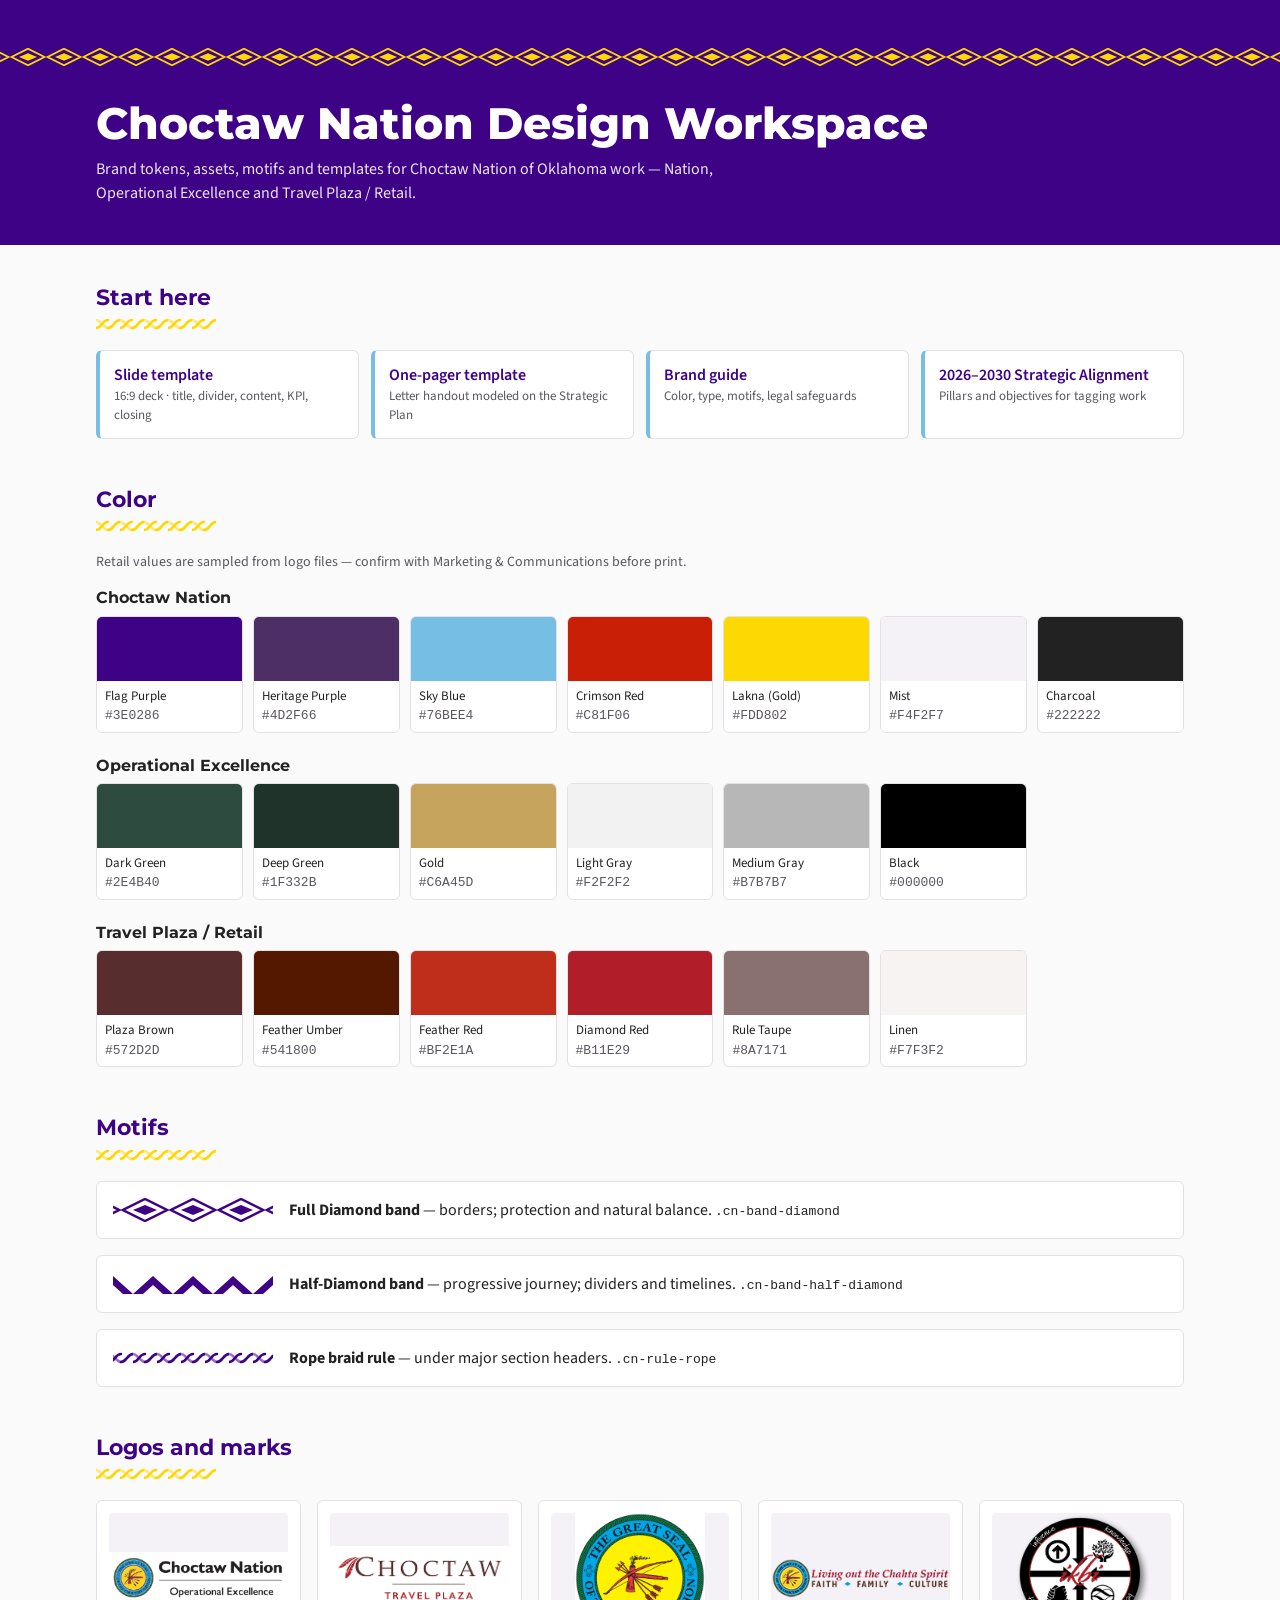
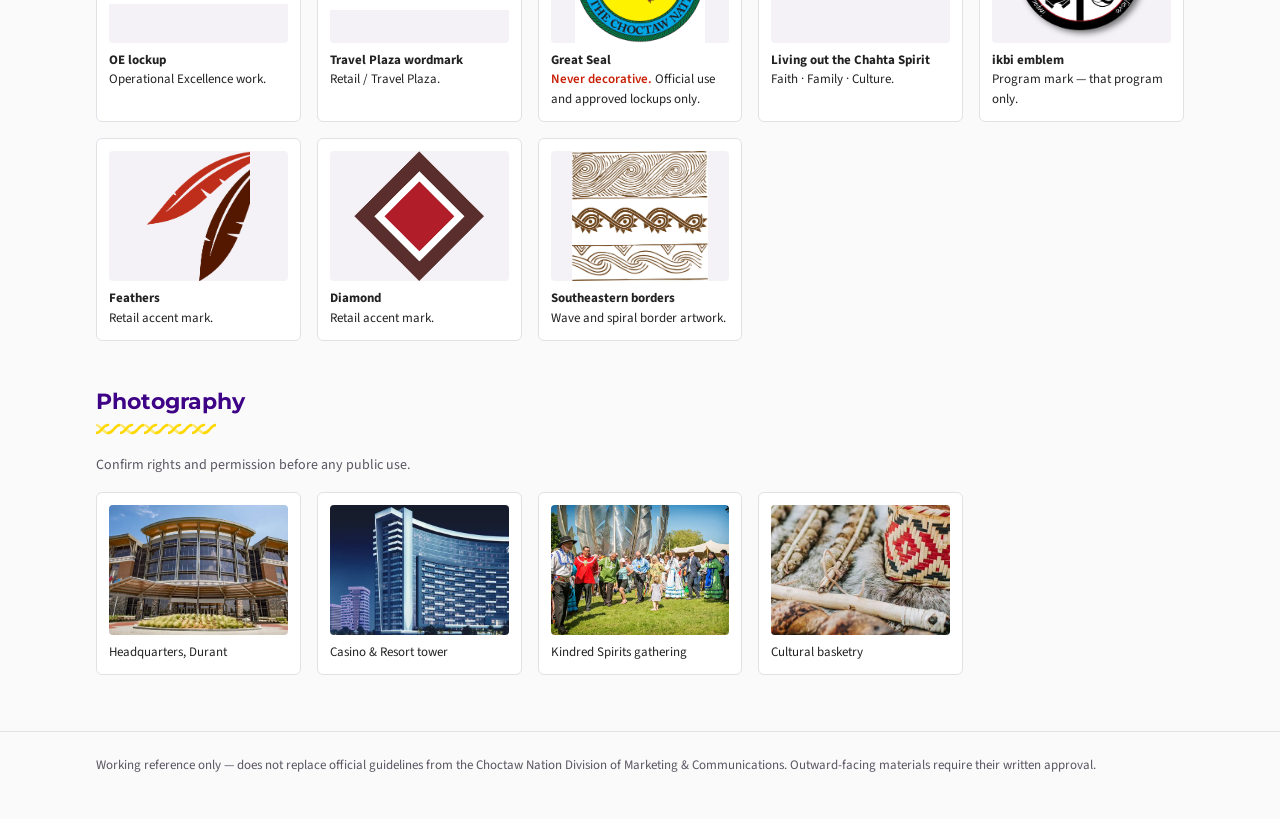
==== choctaw-nation/index.html @ 577f9e21 "Add Choctaw Nation design workspace Brand tokens (JSON, CSS, TS, Tailwind) for three contexts: Natio" ====
<!doctype html>
<html lang="en">
<head>
<meta charset="utf-8">
<meta name="viewport" content="width=device-width, initial-scale=1">
<title>CNO Design Workspace</title>
<link rel="stylesheet" href="tokens/tokens.css">
<style>
  * { box-sizing: border-box; margin: 0; }
  body { background: #FAFAFB; color: #222; font-family: var(--cn-font-body); line-height: 1.5; }
  .wrap { max-width: 1120px; margin: 0 auto; padding: 0 16px; }
  .top { background: #3E0286; color: #fff; padding: 48px 0 40px; }
  .top .cn-band-diamond { margin-bottom: 32px; height: 18px; -webkit-mask-size: auto 100%; mask-size: auto 100%; }
  h1, h2, h3 { font-family: var(--cn-font-display); line-height: 1.15; }
  h1 { font-size: clamp(28px, 5vw, 44px); font-weight: 800; }
  .top p { opacity: .9; max-width: 640px; margin-top: 8px; }
  section { padding: 40px 0 8px; }
  h2 { font-size: 22px; color: #3E0286; }
  h2 + .cn-rule-rope { width: 120px; margin: 8px 0 20px; }
  .note { color: #5A5560; font-size: 14px; margin-bottom: 16px; }
  .palettes { display: grid; gap: 24px; }
  .palette h3 { font-size: 16px; margin-bottom: 8px; }
  .swatches { display: grid; grid-template-columns: repeat(auto-fill, minmax(130px, 1fr)); gap: 10px; }
  .sw { border: 1px solid #E3E0E6; border-radius: 6px; overflow: hidden; background: #fff; font-size: 13px; }
  .sw i { display: block; height: 64px; }
  .sw div { padding: 6px 8px; }
  .sw code { color: #5A5560; }
  .grid { display: grid; grid-template-columns: repeat(auto-fill, minmax(200px, 1fr)); gap: 16px; }
  .card { background: #fff; border: 1px solid #E3E0E6; border-radius: 6px; padding: 12px; font-size: 13px; }
  .card .img { height: 130px; display: grid; place-items: center; background: #F4F2F7; border-radius: 4px; margin-bottom: 8px; overflow: hidden; }
  .card img { max-width: 100%; max-height: 130px; object-fit: contain; }
  .card.photo img { width: 100%; height: 130px; max-height: none; object-fit: cover; }
  .warn { color: #C81F06; font-weight: 600; }
  .motifs { display: grid; gap: 16px; }
  .motif { display: grid; grid-template-columns: 160px 1fr; gap: 16px; align-items: center; background: #fff; border: 1px solid #E3E0E6; border-radius: 6px; padding: 16px; }
  .motif span[class^="cn-"] { background-color: #3E0286; }
  @media (max-width: 560px) { .motif { grid-template-columns: 1fr; } }
  .links { display: grid; grid-template-columns: repeat(auto-fill, minmax(240px, 1fr)); gap: 12px; }
  .links a { display: block; background: #fff; border: 1px solid #E3E0E6; border-left: 4px solid #76BEE4; border-radius: 6px; padding: 12px 14px; color: #3E0286; font-weight: 600; text-decoration: none; }
  .links a span { display: block; color: #5A5560; font-weight: 400; font-size: 13px; }
  footer { margin-top: 48px; padding: 24px 0 40px; border-top: 1px solid #E3E0E6; font-size: 13px; color: #5A5560; }
</style>
</head>
<body>
<header class="top">
  <span class="cn-band-diamond"></span>
  <div class="wrap">
    <h1>Choctaw Nation Design Workspace</h1>
    <p>Brand tokens, assets, motifs and templates for Choctaw Nation of Oklahoma work — Nation, Operational Excellence and Travel Plaza / Retail.</p>
  </div>
</header>

<main class="wrap">
  <section>
    <h2>Start here</h2><span class="cn-rule-rope"></span>
    <div class="links">
      <a href="templates/slides.html">Slide template<span>16:9 deck · title, divider, content, KPI, closing</span></a>
      <a href="templates/one-pager.html">One-pager template<span>Letter handout modeled on the Strategic Plan</span></a>
      <a href="brand/BRAND_GUIDE.md">Brand guide<span>Color, type, motifs, legal safeguards</span></a>
      <a href="brand/strategic-plan-2026-2030.md">2026–2030 Strategic Alignment<span>Pillars and objectives for tagging work</span></a>
    </div>
  </section>

  <section>
    <h2>Color</h2><span class="cn-rule-rope"></span>
    <p class="note">Retail values are sampled from logo files — confirm with Marketing &amp; Communications before print.</p>
    <div class="palettes" id="palettes"></div>
  </section>

  <section>
    <h2>Motifs</h2><span class="cn-rule-rope"></span>
    <div class="motifs">
      <div class="motif"><span class="cn-band-diamond"></span><div><strong>Full Diamond band</strong> — borders; protection and natural balance. <code>.cn-band-diamond</code></div></div>
      <div class="motif"><span class="cn-band-half-diamond"></span><div><strong>Half-Diamond band</strong> — progressive journey; dividers and timelines. <code>.cn-band-half-diamond</code></div></div>
      <div class="motif"><span class="cn-rule-rope"></span><div><strong>Rope braid rule</strong> — under major section headers. <code>.cn-rule-rope</code></div></div>
    </div>
  </section>

  <section>
    <h2>Logos and marks</h2><span class="cn-rule-rope"></span>
    <div class="grid">
      <div class="card"><div class="img"><img src="assets/logos/oe-lockup-seal.png" alt=""></div><strong>OE lockup</strong><br>Operational Excellence work.</div>
      <div class="card"><div class="img"><img src="assets/logos/travel-plaza-wordmark.png" alt=""></div><strong>Travel Plaza wordmark</strong><br>Retail / Travel Plaza.</div>
      <div class="card"><div class="img"><img src="assets/logos/great-seal.jpg" alt=""></div><strong>Great Seal</strong><br><span class="warn">Never decorative.</span> Official use and approved lockups only.</div>
      <div class="card"><div class="img"><img src="assets/logos/chahta-spirit-tagline.png" alt=""></div><strong>Living out the Chahta Spirit</strong><br>Faith · Family · Culture.</div>
      <div class="card"><div class="img"><img src="assets/logos/ikbi-emblem.png" alt=""></div><strong>ikbi emblem</strong><br>Program mark — that program only.</div>
      <div class="card"><div class="img"><img src="assets/marks/feathers.png" alt=""></div><strong>Feathers</strong><br>Retail accent mark.</div>
      <div class="card"><div class="img"><img src="assets/marks/diamond.png" alt=""></div><strong>Diamond</strong><br>Retail accent mark.</div>
      <div class="card"><div class="img"><img src="assets/patterns/southeastern-wave-borders.jpg" alt=""></div><strong>Southeastern borders</strong><br>Wave and spiral border artwork.</div>
    </div>
  </section>

  <section>
    <h2>Photography</h2><span class="cn-rule-rope"></span>
    <p class="note">Confirm rights and permission before any public use.</p>
    <div class="grid">
      <div class="card photo"><div class="img"><img src="assets/photography/headquarters-durant.jpg" alt="Choctaw Nation headquarters in Durant"></div>Headquarters, Durant</div>
      <div class="card photo"><div class="img"><img src="assets/photography/casino-resort-tower.webp" alt="Choctaw Casino resort tower rendering at night"></div>Casino &amp; Resort tower</div>
      <div class="card photo"><div class="img"><img src="assets/photography/kindred-spirits-gathering.webp" alt="Gathering at the Kindred Spirits sculpture"></div>Kindred Spirits gathering</div>
      <div class="card photo"><div class="img"><img src="assets/photography/cultural-basketry.jpg" alt="Traditional basket and cultural items"></div>Cultural basketry</div>
    </div>
  </section>
</main>

<footer>
  <div class="wrap">Working reference only — does not replace official guidelines from the Choctaw Nation Division of Marketing &amp; Communications. Outward-facing materials require their written approval.</div>
</footer>

<script>
  // Swatches mirror tokens/tokens.json (kept inline so this page works from file://).
  const palettes = {
    'Choctaw Nation': [['Flag Purple','#3E0286'],['Heritage Purple','#4D2F66'],['Sky Blue','#76BEE4'],['Crimson Red','#C81F06'],['Lakna (Gold)','#FDD802'],['Mist','#F4F2F7'],['Charcoal','#222222']],
    'Operational Excellence': [['Dark Green','#2E4B40'],['Deep Green','#1F332B'],['Gold','#C6A45D'],['Light Gray','#F2F2F2'],['Medium Gray','#B7B7B7'],['Black','#000000']],
    'Travel Plaza / Retail': [['Plaza Brown','#572D2D'],['Feather Umber','#541800'],['Feather Red','#BF2E1A'],['Diamond Red','#B11E29'],['Rule Taupe','#8A7171'],['Linen','#F7F3F2']],
  };
  const root = document.getElementById('palettes');
  for (const [name, colors] of Object.entries(palettes)) {
    const el = document.createElement('div');
    el.className = 'palette';
    el.innerHTML = `<h3>${name}</h3><div class="swatches">${colors.map(([n, hex]) =>
      `<div class="sw"><i style="background:${hex}"></i><div>${n}<br><code>${hex}</code></div></div>`).join('')}</div>`;
    root.appendChild(el);
  }
</script>
</body>
</html>
---- choctaw-nation/tokens/tokens.css ----
/*
 * Choctaw Nation of Oklahoma — design tokens as CSS custom properties.
 * Source of truth: tokens.json. Keep the two in sync.
 *
 * Usage:
 *   <link rel="stylesheet" href="../tokens/tokens.css">
 *   <body data-brand="nation">   nation | oe | retail   (nation is the default)
 */

@import url("https://fonts.googleapis.com/css2?family=Montserrat:wght@600;700;800&family=Source+Sans+3:wght@400;600;700&display=swap");

:root,
[data-brand="nation"] {
  --cn-primary: #3E0286;       /* Flag Purple */
  --cn-primary-deep: #4D2F66;  /* Heritage Purple */
  --cn-accent: #76BEE4;        /* Sky Blue */
  --cn-alert: #C81F06;         /* Crimson Red — sparingly */
  --cn-ornament: #FDD802;      /* Lakna (Gold) — borders only */
  --cn-ornament-on-primary: #FDD802;
  --cn-surface: #FFFFFF;
  --cn-surface-alt: #F4F2F7;
  --cn-neutral: #B7B7B7;
  --cn-text: #222222;
  --cn-text-muted: #5A5560;
  --cn-on-primary: #FFFFFF;
}

[data-brand="oe"] {
  --cn-primary: #2E4B40;       /* Dark Green */
  --cn-primary-deep: #1F332B;
  --cn-accent: #C6A45D;        /* Gold */
  --cn-alert: #C81F06;
  --cn-ornament: #C6A45D;
  --cn-ornament-on-primary: #C6A45D;
  --cn-surface: #FFFFFF;
  --cn-surface-alt: #F2F2F2;   /* Light Gray */
  --cn-neutral: #B7B7B7;       /* Medium Gray */
  --cn-text: #222222;
  --cn-text-muted: #55605B;
  --cn-on-primary: #FFFFFF;
}

[data-brand="retail"] {
  --cn-primary: #572D2D;       /* Plaza Brown */
  --cn-primary-deep: #541800;  /* Feather Umber */
  --cn-accent: #BF2E1A;        /* Feather Red */
  --cn-alert: #B11E29;         /* Diamond Red */
  --cn-ornament: #8A7171;      /* Rule Taupe */
  --cn-ornament-on-primary: #D7CFCF; /* light taupe from wordmark */
  --cn-surface: #FFFFFF;
  --cn-surface-alt: #F7F3F2;
  --cn-neutral: #CBBFBF;
  --cn-text: #222222;
  --cn-text-muted: #6B5B5B;
  --cn-on-primary: #FFFFFF;
}

:root {
  --cn-font-display: "Montserrat", "Arial Black", Arial, sans-serif;
  --cn-font-body: "Source Sans 3", Arial, Helvetica, sans-serif;

  --cn-space-xs: 4px;
  --cn-space-sm: 8px;
  --cn-space-md: 16px;
  --cn-space-lg: 24px;
  --cn-space-xl: 40px;
  --cn-space-2xl: 64px;

  --cn-radius-sm: 2px;
  --cn-radius-md: 6px;

  --cn-pattern-diamond: url("data:image/svg+xml,%3Csvg xmlns=%22http://www.w3.org/2000/svg%22 width=%2248%22 height=%2224%22 viewBox=%220 0 48 24%22%3E %3Cpath d=%22M24 1 L46 12 L24 23 L2 12 Z%22 fill=%22none%22 stroke=%22%23000%22 stroke-width=%222.5%22/%3E %3Cpath d=%22M24 7 L36 12 L24 17 L12 12 Z%22 fill=%22%23000%22/%3E %3C/svg%3E");
  --cn-pattern-half-diamond: url("data:image/svg+xml,%3Csvg xmlns=%22http://www.w3.org/2000/svg%22 width=%2240%22 height=%2220%22 viewBox=%220 0 40 20%22%3E %3Cpath d=%22M0 20 L20 2 L40 20 Z M10 20 L30 20 L20 11 Z%22 fill=%22%23000%22 fill-rule=%22evenodd%22/%3E %3C/svg%3E");
  --cn-pattern-rope: url("data:image/svg+xml,%3Csvg xmlns=%22http://www.w3.org/2000/svg%22 width=%2224%22 height=%2212%22 viewBox=%220 0 24 12%22%3E %3Cpath d=%22M0 10 C6 10 6 2 12 2%22 fill=%22none%22 stroke=%22%23000%22 stroke-width=%222.6%22 stroke-linecap=%22round%22/%3E %3Cpath d=%22M12 10 C18 10 18 2 24 2%22 fill=%22none%22 stroke=%22%23000%22 stroke-width=%222.6%22 stroke-linecap=%22round%22/%3E %3Cpath d=%22M0 2 C2 2 3 3 4.5 4.5 M7.5 7.5 C9 9 10 10 12 10 C14 10 15 9 16.5 7.5 M19.5 4.5 C21 3 22 2 24 2%22 fill=%22none%22 stroke=%22%23000%22 stroke-width=%222.6%22 stroke-linecap=%22round%22 opacity=%22.55%22/%3E %3C/svg%3E");
}

/* ---- Motif utilities ----
 * Pattern tiles are inlined (from assets/patterns/*.svg) because mask images load with CORS
 * and would fail when opening files locally. They are masks, so they take the brand color. */

.cn-band-diamond,
.cn-band-half-diamond,
.cn-rule-rope {
  display: block;
  background-color: var(--cn-ornament);
  -webkit-mask-repeat: repeat-x;
          mask-repeat: repeat-x;
  -webkit-mask-position: center;
          mask-position: center;
}
.cn-band-diamond      { height: 24px; -webkit-mask-image: var(--cn-pattern-diamond);      mask-image: var(--cn-pattern-diamond); }
.cn-band-half-diamond { height: 20px; -webkit-mask-image: var(--cn-pattern-half-diamond); mask-image: var(--cn-pattern-half-diamond); }
.cn-rule-rope         { height: 12px; -webkit-mask-image: var(--cn-pattern-rope);         mask-image: var(--cn-pattern-rope); }
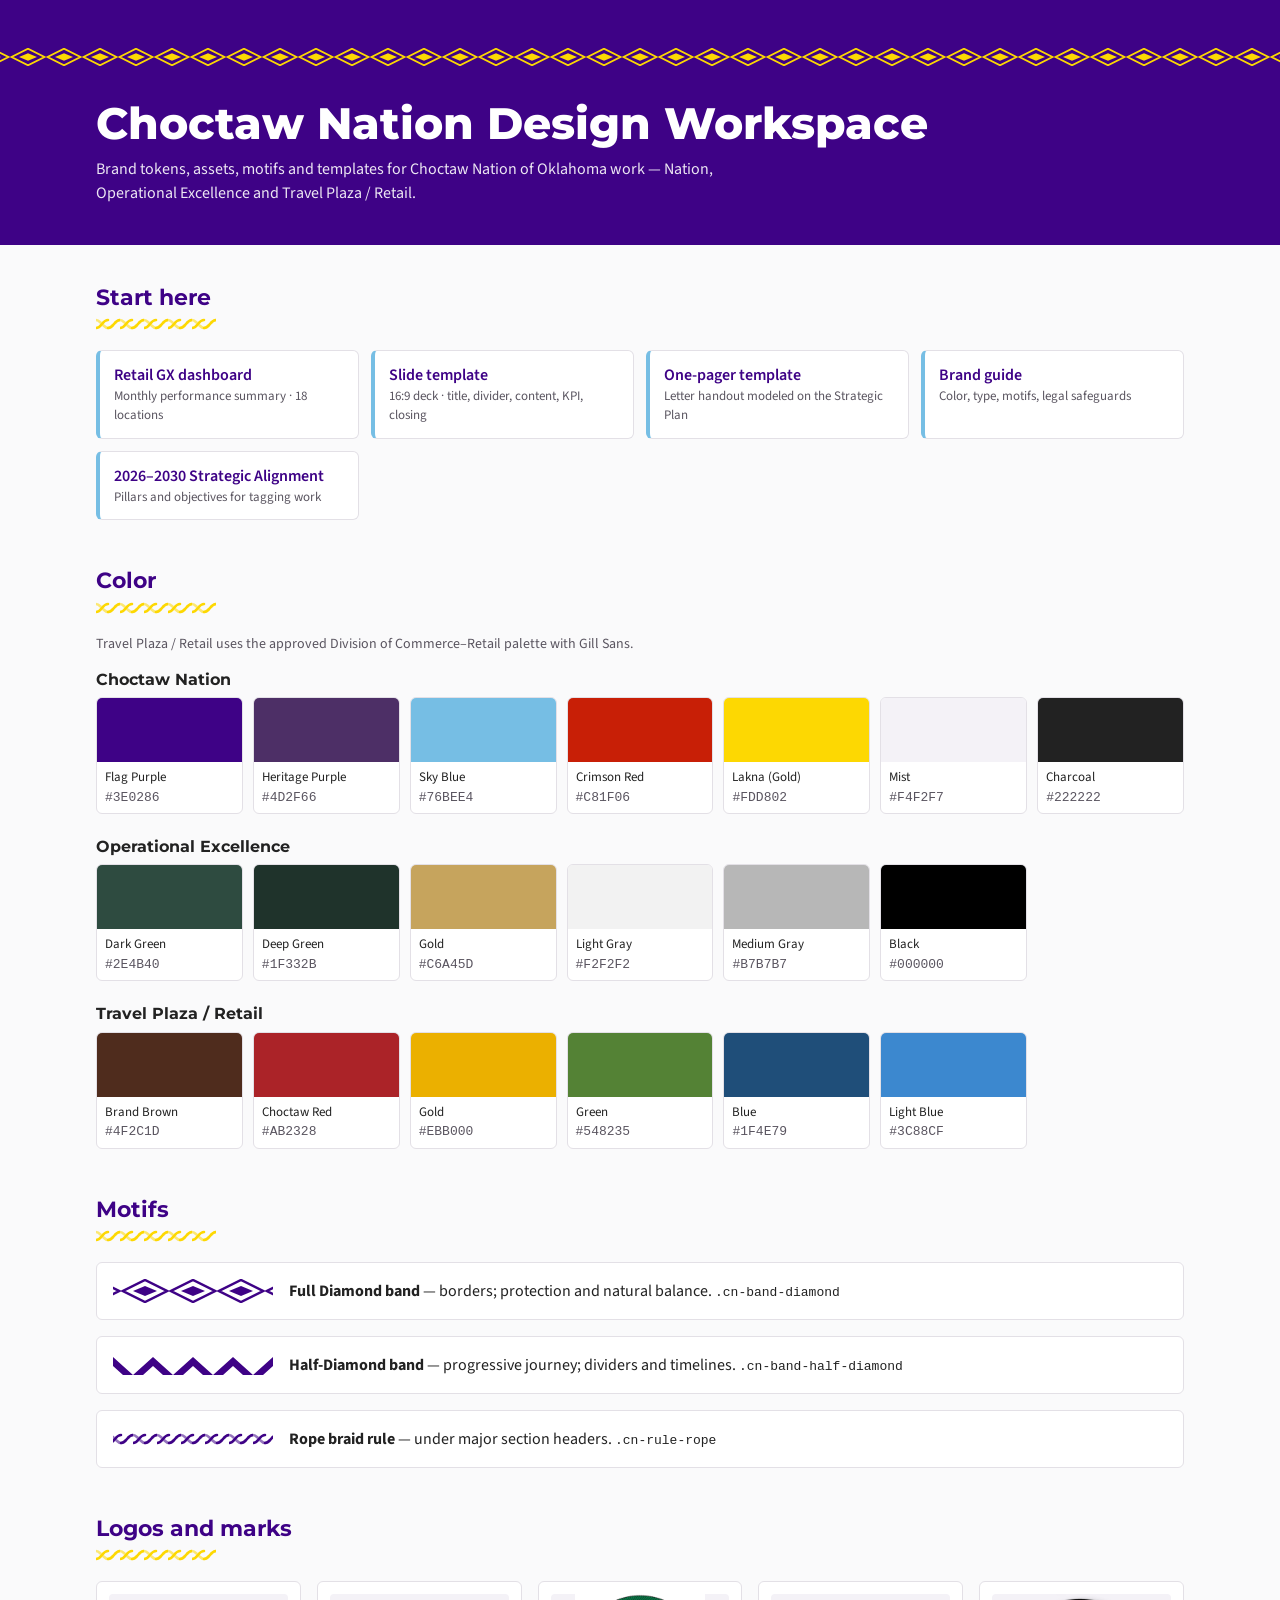
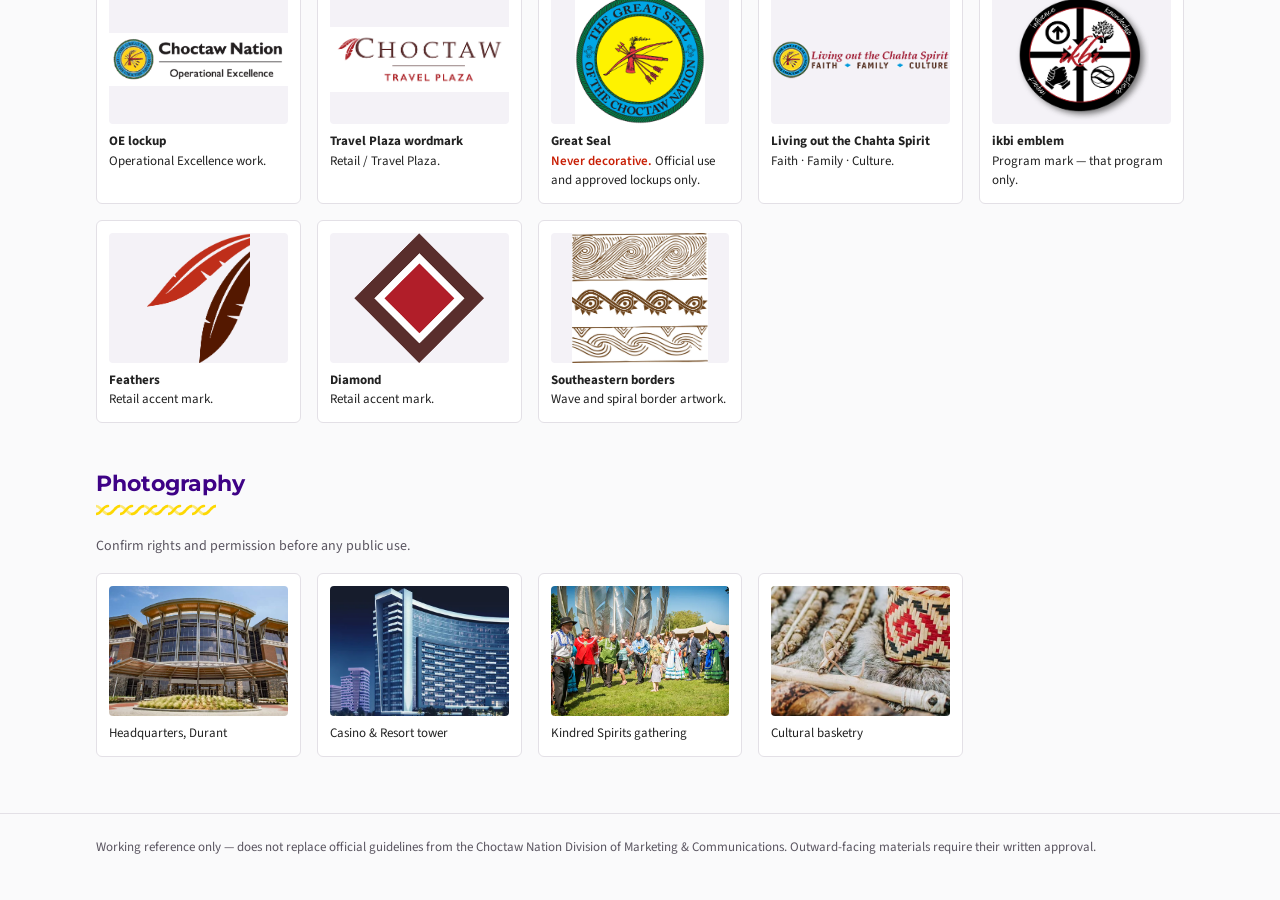
==== commit 26a194e7: "Add Retail Guest Experience reporting dashboard Self-contained, printable dashboard for the Division" ====
--- a/choctaw-nation/index.html
+++ b/choctaw-nation/index.html
@@ -54,6 +54,7 @@
   <section>
     <h2>Start here</h2><span class="cn-rule-rope"></span>
     <div class="links">
+      <a href="dashboards/retail-guest-experience.html">Retail GX dashboard<span>Monthly performance summary · 18 locations</span></a>
       <a href="templates/slides.html">Slide template<span>16:9 deck · title, divider, content, KPI, closing</span></a>
       <a href="templates/one-pager.html">One-pager template<span>Letter handout modeled on the Strategic Plan</span></a>
       <a href="brand/BRAND_GUIDE.md">Brand guide<span>Color, type, motifs, legal safeguards</span></a>
@@ -63,7 +64,7 @@
 
   <section>
     <h2>Color</h2><span class="cn-rule-rope"></span>
-    <p class="note">Retail values are sampled from logo files — confirm with Marketing &amp; Communications before print.</p>
+    <p class="note">Travel Plaza / Retail uses the approved Division of Commerce–Retail palette with Gill Sans.</p>
     <div class="palettes" id="palettes"></div>
   </section>
 
@@ -111,7 +112,7 @@
   const palettes = {
     'Choctaw Nation': [['Flag Purple','#3E0286'],['Heritage Purple','#4D2F66'],['Sky Blue','#76BEE4'],['Crimson Red','#C81F06'],['Lakna (Gold)','#FDD802'],['Mist','#F4F2F7'],['Charcoal','#222222']],
     'Operational Excellence': [['Dark Green','#2E4B40'],['Deep Green','#1F332B'],['Gold','#C6A45D'],['Light Gray','#F2F2F2'],['Medium Gray','#B7B7B7'],['Black','#000000']],
-    'Travel Plaza / Retail': [['Plaza Brown','#572D2D'],['Feather Umber','#541800'],['Feather Red','#BF2E1A'],['Diamond Red','#B11E29'],['Rule Taupe','#8A7171'],['Linen','#F7F3F2']],
+    'Travel Plaza / Retail': [['Brand Brown','#4F2C1D'],['Choctaw Red','#AB2328'],['Gold','#EBB000'],['Green','#548235'],['Blue','#1F4E79'],['Light Blue','#3C88CF']],
   };
   const root = document.getElementById('palettes');
   for (const [name, colors] of Object.entries(palettes)) {
--- a/choctaw-nation/tokens/tokens.css
+++ b/choctaw-nation/tokens/tokens.css
@@ -41,18 +41,23 @@
 }
 
 [data-brand="retail"] {
-  --cn-primary: #572D2D;       /* Plaza Brown */
-  --cn-primary-deep: #541800;  /* Feather Umber */
-  --cn-accent: #BF2E1A;        /* Feather Red */
-  --cn-alert: #B11E29;         /* Diamond Red */
-  --cn-ornament: #8A7171;      /* Rule Taupe */
-  --cn-ornament-on-primary: #D7CFCF; /* light taupe from wordmark */
+  /* Approved Commerce–Retail palette */
+  --cn-primary: #4F2C1D;       /* Brand Brown */
+  --cn-primary-deep: #2B1D17;
+  --cn-accent: #AB2328;        /* Choctaw Red */
+  --cn-alert: #AB2328;
+  --cn-ornament: #EBB000;      /* Gold */
+  --cn-ornament-on-primary: #EBB000;
+  --cn-success: #548235;       /* Green */
+  --cn-data: #1F4E79;          /* Blue */
   --cn-surface: #FFFFFF;
-  --cn-surface-alt: #F7F3F2;
-  --cn-neutral: #CBBFBF;
-  --cn-text: #222222;
-  --cn-text-muted: #6B5B5B;
+  --cn-surface-alt: #FAF8F6;
+  --cn-neutral: #C9B6A9;
+  --cn-text: #2B1D17;
+  --cn-text-muted: #6A5A52;
   --cn-on-primary: #FFFFFF;
+  --cn-font-display: GillSans, "Gill Sans", "Gill Sans MT", Calibri, Arial, sans-serif;
+  --cn-font-body: GillSans, "Gill Sans", "Gill Sans MT", Calibri, Arial, sans-serif;
 }
 
 :root {
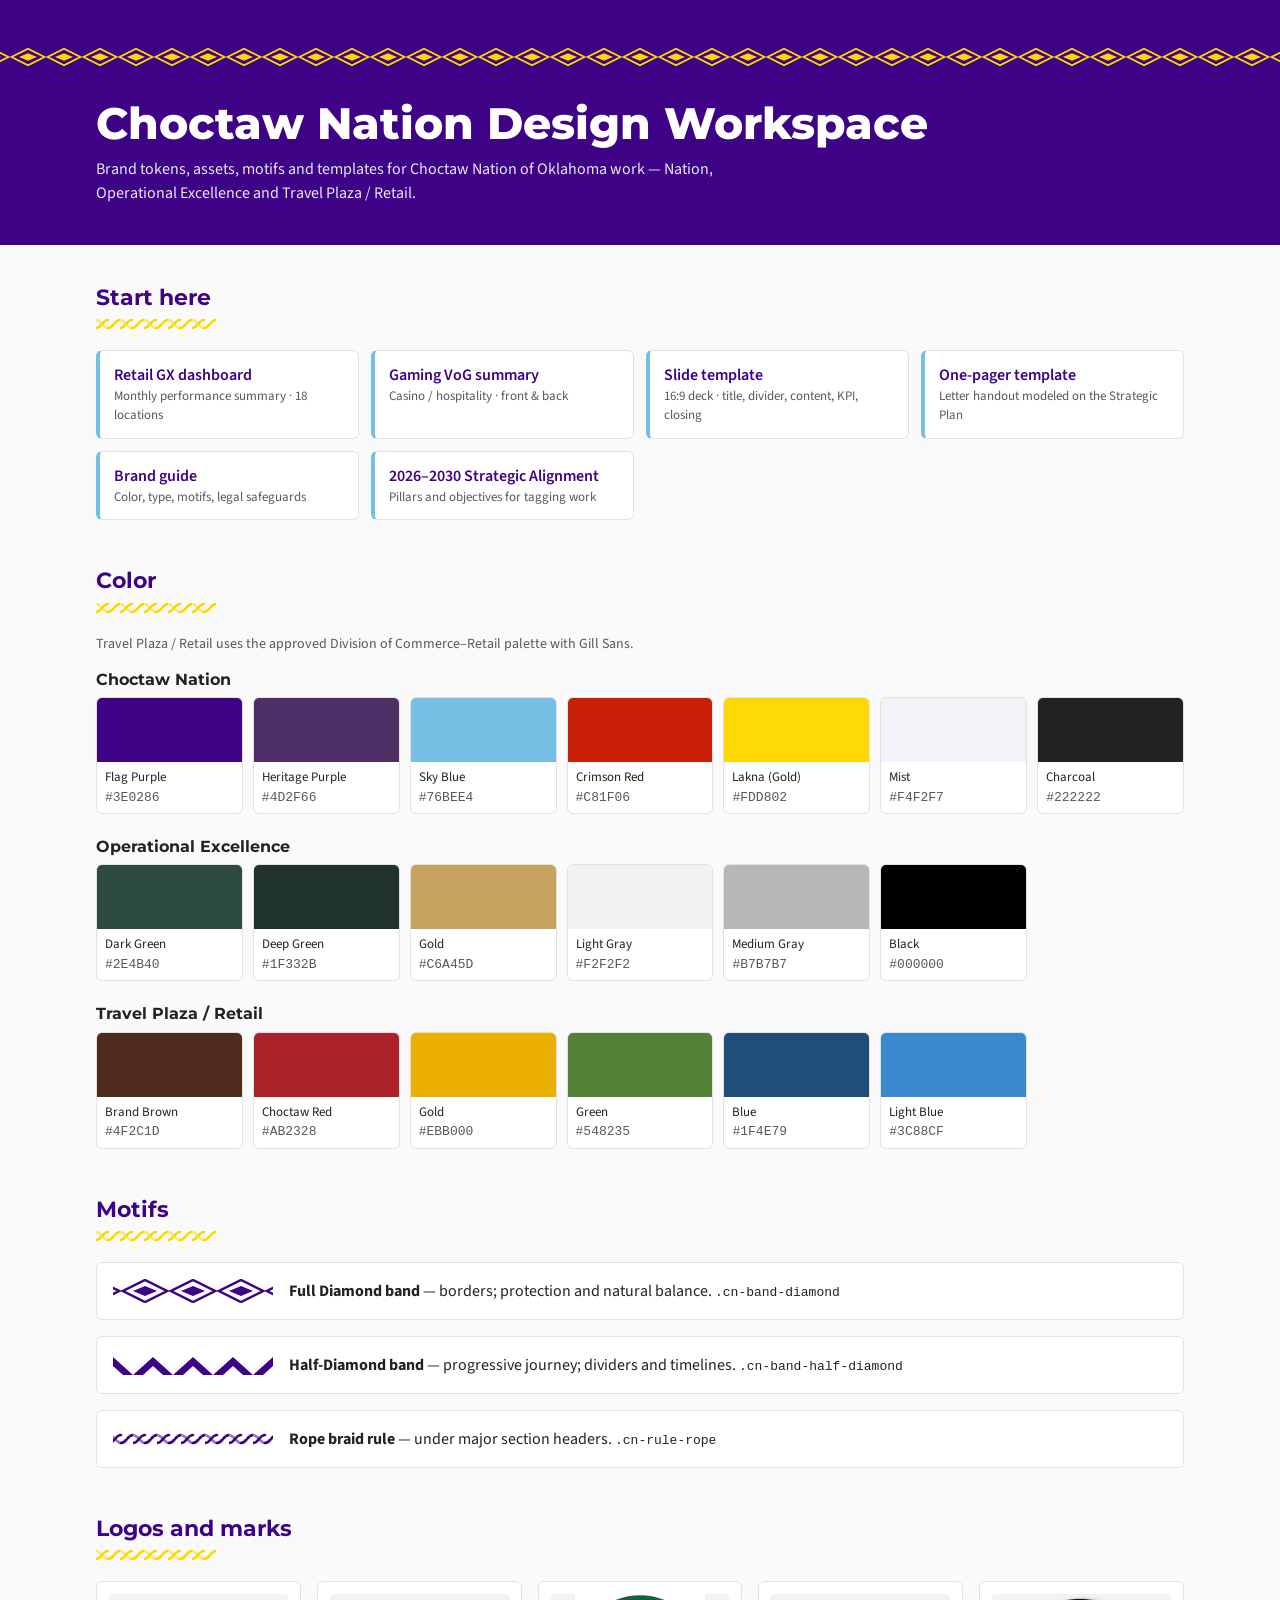
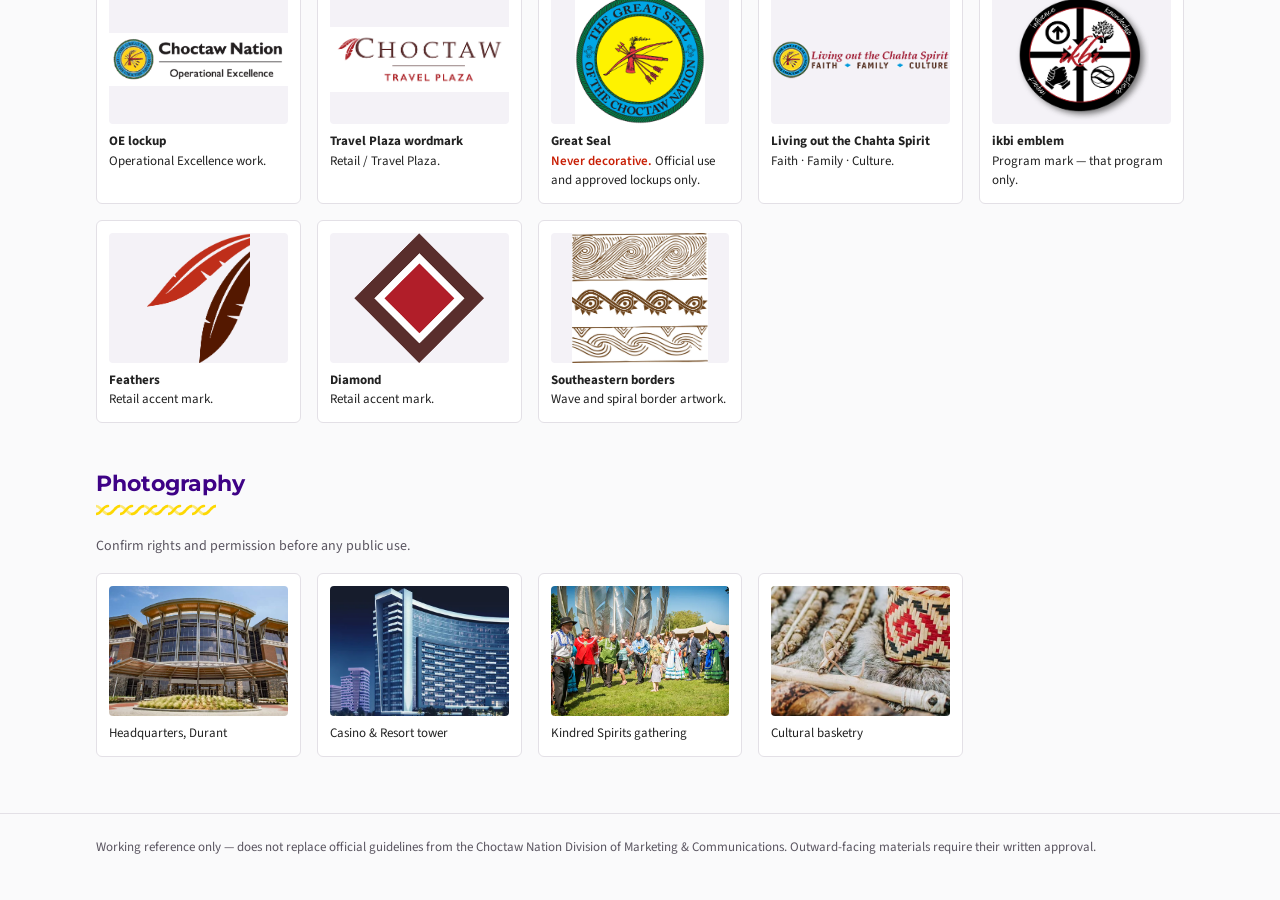
==== commit 3067118f: "Add Gaming Voice of the Guest one-page summary (front and back) Two-sided Letter template for casino" ====
--- a/choctaw-nation/index.html
+++ b/choctaw-nation/index.html
@@ -55,6 +55,7 @@
     <h2>Start here</h2><span class="cn-rule-rope"></span>
     <div class="links">
       <a href="dashboards/retail-guest-experience.html">Retail GX dashboard<span>Monthly performance summary · 18 locations</span></a>
+      <a href="dashboards/gaming-voice-of-guest.html">Gaming VoG summary<span>Casino / hospitality · front &amp; back</span></a>
       <a href="templates/slides.html">Slide template<span>16:9 deck · title, divider, content, KPI, closing</span></a>
       <a href="templates/one-pager.html">One-pager template<span>Letter handout modeled on the Strategic Plan</span></a>
       <a href="brand/BRAND_GUIDE.md">Brand guide<span>Color, type, motifs, legal safeguards</span></a>
